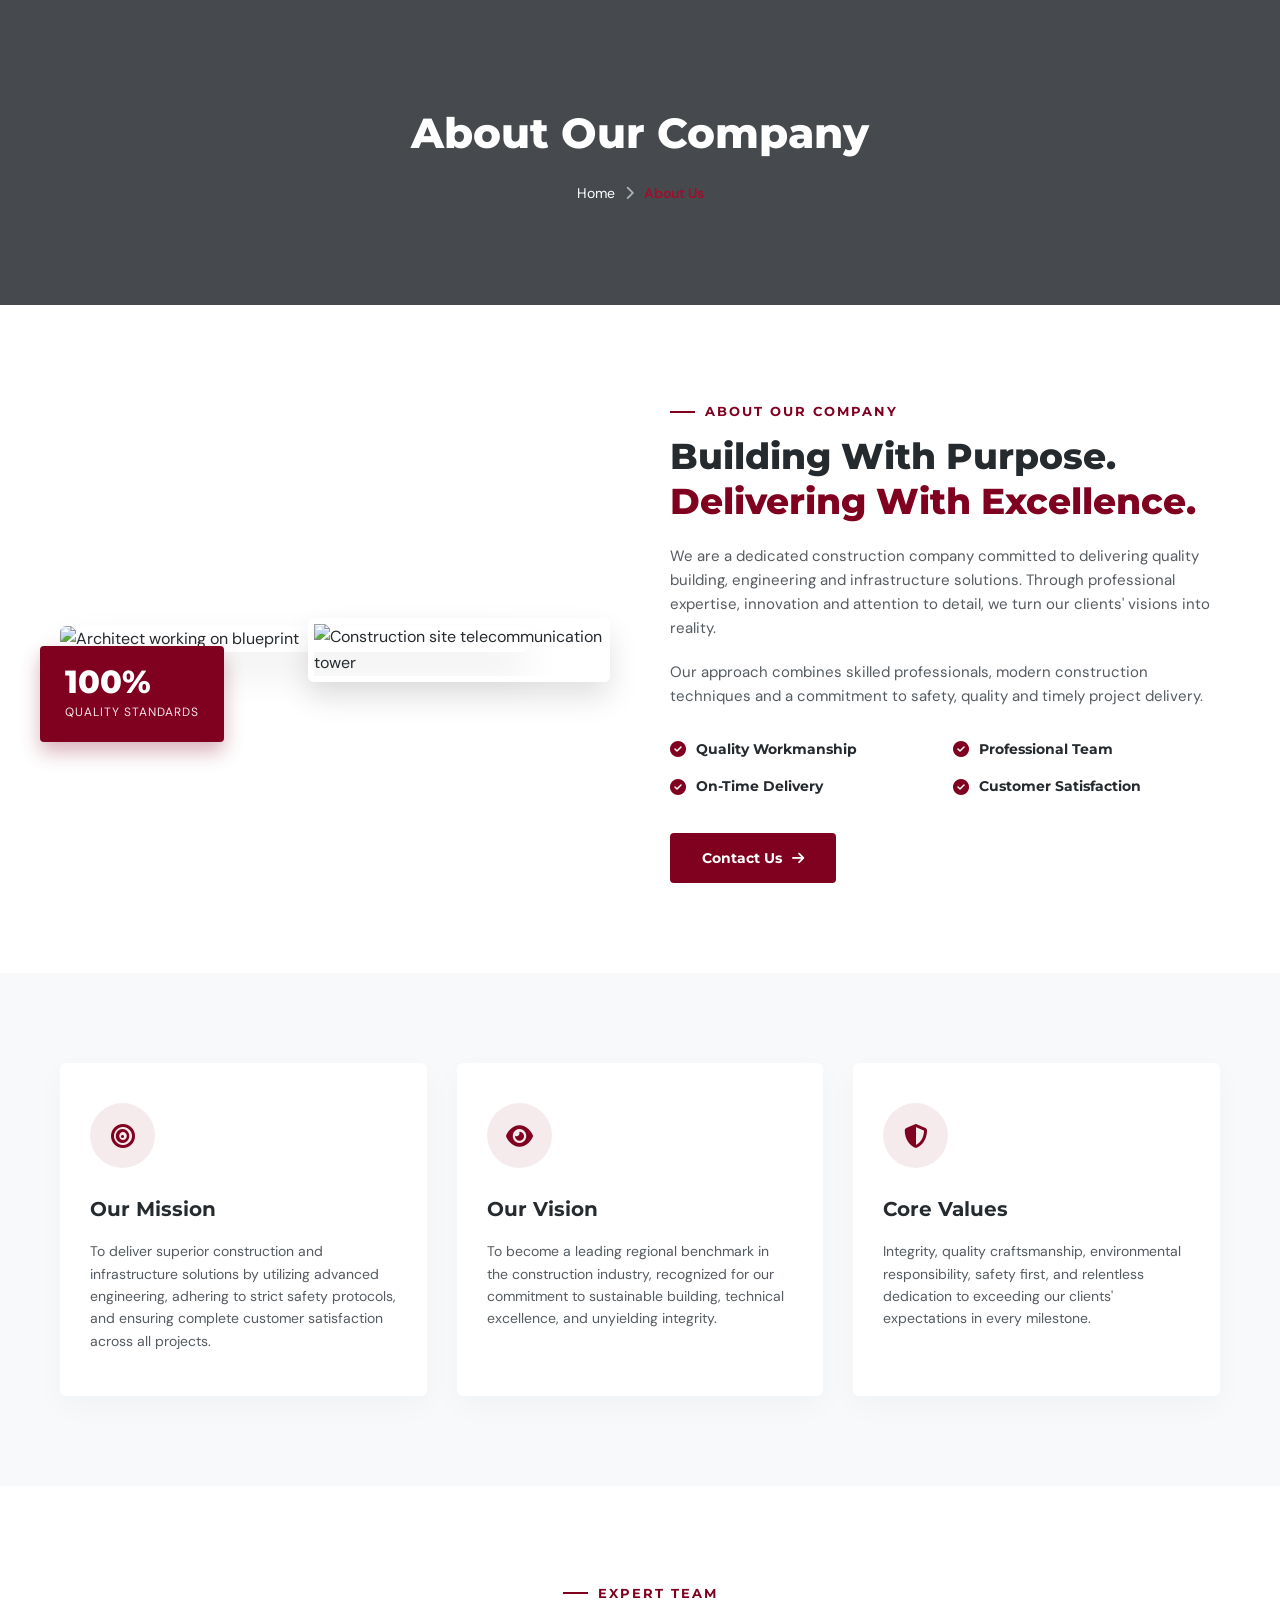
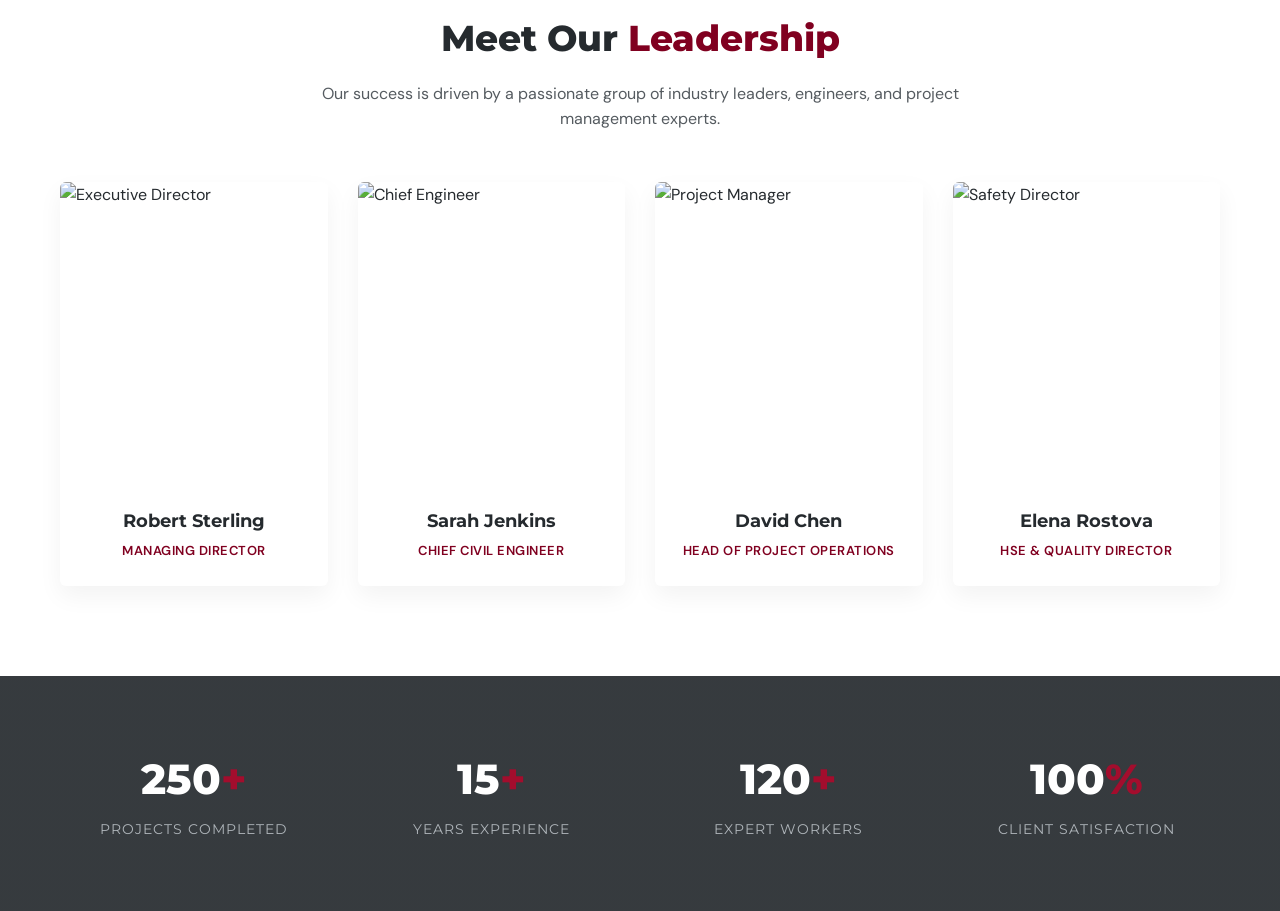
==== about.html @ ff5a180f "Add files via upload" ====
<!DOCTYPE html>
<html lang="en">
<head>
    <meta charset="UTF-8">
    <meta name="viewport" content="width=device-width, initial-scale=1.0">
    <title>About Us - Babomark Limited</title>
    <!-- Google Fonts -->
    <link rel="preconnect" href="https://fonts.googleapis.com">
    <link rel="preconnect" href="https://fonts.gstatic.com" crossorigin>
    <link href="https://fonts.googleapis.com/css2?family=DM+Sans:wght@400;500;700&family=Montserrat:wght@600;700;800&display=swap" rel="stylesheet">
    <!-- FontAwesome Icons -->
    <link rel="stylesheet" href="https://cdnjs.cloudflare.com/ajax/libs/font-awesome/6.4.0/css/all.min.css">
    <!-- ScrollReveal JS -->
    <script src="https://unpkg.com/scrollreveal"></script>

    <style>
        /* ==============================
           BRAND COLORS & GLOBAL STYLES
        ================================ */
        :root {
            --burgundy: #800020;
            --burgundy-light: #A30D2D;
            --charcoal: #252A2E;
            --steel: #555B60;
            --silver: #AEB4B9;
            --light-bg: #F8F9FA;
            --white: #FFFFFF;
            --font-main: 'DM Sans', sans-serif;
            --font-heading: 'Montserrat', sans-serif;
        }

        * {
            margin: 0;
            padding: 0;
            box-sizing: border-box;
        }

        html {
            scroll-behavior: smooth;
        }

        body {
            font-family: var(--font-main);
            color: var(--charcoal);
            background-color: var(--white);
            line-height: 1.6;
            overflow-x: hidden;
        }

        h1, h2, h3, h4, h5, h6 {
            font-family: var(--font-heading);
            color: var(--charcoal);
        }

        a {
            text-decoration: none;
            color: inherit;
        }

        .container {
            max-width: 1200px;
            margin: 0 auto;
            padding: 0 20px;
        }

        .section-padding {
            padding: 90px 0;
        }

        /* Subtitle Badge Styling */
        .section-subtitle {
            font-family: var(--font-heading);
            font-size: 13px;
            font-weight: 700;
            letter-spacing: 2px;
            text-transform: uppercase;
            color: var(--burgundy);
            display: inline-flex;
            align-items: center;
            gap: 10px;
            margin-bottom: 12px;
        }

        .section-subtitle::before {
            content: '';
            display: inline-block;
            width: 25px;
            height: 2px;
            background-color: var(--burgundy);
        }

        .section-title {
            font-size: 36px;
            font-weight: 800;
            line-height: 1.25;
            margin-bottom: 20px;
            color: var(--charcoal);
        }

        .section-title span {
            color: var(--burgundy);
        }

        /* Buttons */
        .btn-primary {
            display: inline-flex;
            align-items: center;
            gap: 10px;
            background-color: var(--burgundy);
            color: var(--white);
            padding: 14px 32px;
            font-family: var(--font-heading);
            font-size: 14px;
            font-weight: 700;
            border-radius: 4px;
            transition: background-color 0.3s ease, transform 0.2s ease;
            border: none;
            cursor: pointer;
        }

        .btn-primary:hover {
            background-color: var(--burgundy-light);
            transform: translateY(-2px);
        }

        /* ==============================
           PAGE HEADER / BREADCRUMB
        ================================ */
        .page-header {
            background: linear-gradient(rgba(37, 42, 46, 0.85), rgba(37, 42, 46, 0.85)), 
                        url('https://images.unsplash.com/photo-1541888946425-d0fbb186a5b3?auto=format&fit=crop&w=1600&q=80') center/cover no-repeat;
            padding: 100px 0;
            text-align: center;
            color: var(--white);
        }

        .page-header h1 {
            color: var(--white);
            font-size: 42px;
            font-weight: 800;
            margin-bottom: 15px;
        }

        .breadcrumb {
            display: flex;
            justify-content: center;
            align-items: center;
            gap: 10px;
            font-size: 14px;
            color: var(--silver);
        }

        .breadcrumb a {
            color: var(--white);
            transition: color 0.3s ease;
        }

        .breadcrumb a:hover {
            color: var(--burgundy-light);
        }

        .breadcrumb .active {
            color: var(--burgundy-light);
            font-weight: 600;
        }

        /* ==============================
           ABOUT OVERVIEW SECTION
        ================================ */
        .about-grid {
            display: grid;
            grid-template-columns: 1fr 1fr;
            gap: 60px;
            align-items: center;
        }

        .about-image-wrapper {
            position: relative;
        }

        .main-img-box {
            position: relative;
            width: 85%;
            border-radius: 6px;
            overflow: hidden;
            box-shadow: 0 20px 40px rgba(0, 0, 0, 0.08);
        }

        .main-img-box img {
            width: 100%;
            height: auto;
            display: block;
        }

        .badge-100 {
            position: absolute;
            top: 20px;
            left: -20px;
            background-color: var(--burgundy);
            color: var(--white);
            padding: 20px 25px;
            border-radius: 4px;
            box-shadow: 0 10px 20px rgba(128, 0, 32, 0.3);
            z-index: 2;
        }

        .badge-100 h3 {
            color: var(--white);
            font-size: 32px;
            font-weight: 800;
            line-height: 1;
        }

        .badge-100 p {
            font-size: 12px;
            text-transform: uppercase;
            letter-spacing: 1px;
            margin-top: 5px;
            color: rgba(255, 255, 255, 0.9);
        }

        .secondary-img-box {
            position: absolute;
            bottom: -30px;
            right: 0;
            width: 55%;
            border: 6px solid var(--white);
            border-radius: 6px;
            box-shadow: 0 15px 30px rgba(0, 0, 0, 0.12);
            overflow: hidden;
            z-index: 3;
        }

        .secondary-img-box img {
            width: 100%;
            height: auto;
            display: block;
        }

        .about-content p {
            color: var(--steel);
            margin-bottom: 20px;
            font-size: 15px;
        }

        .feature-checklist {
            display: grid;
            grid-template-columns: 1fr 1fr;
            gap: 15px;
            margin: 30px 0 35px 0;
        }

        .check-item {
            display: flex;
            align-items: center;
            gap: 10px;
            font-family: var(--font-heading);
            font-weight: 700;
            font-size: 14px;
            color: var(--charcoal);
        }

        .check-item i {
            color: var(--burgundy);
            font-size: 16px;
        }

        /* ==============================
           MISSION & VISION SECTION
        ================================ */
        .mv-section {
            background-color: var(--light-bg);
        }

        .mv-grid {
            display: grid;
            grid-template-columns: repeat(3, 1fr);
            gap: 30px;
        }

        .mv-card {
            background: var(--white);
            padding: 40px 30px;
            border-radius: 6px;
            box-shadow: 0 10px 30px rgba(0,0,0,0.03);
            border-bottom: 4px solid transparent;
            transition: all 0.3s ease;
        }

        .mv-card:hover {
            transform: translateY(-8px);
            border-bottom-color: var(--burgundy);
            box-shadow: 0 15px 35px rgba(0,0,0,0.08);
        }

        .mv-icon {
            width: 65px;
            height: 65px;
            background-color: rgba(128, 0, 32, 0.08);
            color: var(--burgundy);
            border-radius: 50%;
            display: flex;
            align-items: center;
            justify-content: center;
            font-size: 24px;
            margin-bottom: 25px;
            transition: all 0.3s ease;
        }

        .mv-card:hover .mv-icon {
            background-color: var(--burgundy);
            color: var(--white);
        }

        .mv-card h3 {
            font-size: 20px;
            font-weight: 700;
            margin-bottom: 15px;
        }

        .mv-card p {
            color: var(--steel);
            font-size: 14px;
            line-height: 1.6;
        }

        /* ==============================
           MEET OUR TEAM SECTION
        ================================ */
        .team-header {
            text-align: center;
            max-width: 650px;
            margin: 0 auto 50px auto;
        }

        .team-grid {
            display: grid;
            grid-template-columns: repeat(4, 1fr);
            gap: 30px;
        }

        .team-card {
            background-color: var(--white);
            border-radius: 6px;
            overflow: hidden;
            box-shadow: 0 10px 25px rgba(0, 0, 0, 0.05);
            transition: transform 0.3s ease, box-shadow 0.3s ease;
        }

        .team-card:hover {
            transform: translateY(-8px);
            box-shadow: 0 15px 35px rgba(0, 0, 0, 0.1);
        }

        .team-img-wrapper {
            position: relative;
            overflow: hidden;
        }

        .team-img-wrapper img {
            width: 100%;
            height: 300px;
            object-fit: cover;
            display: block;
            transition: transform 0.5s ease;
        }

        .team-card:hover .team-img-wrapper img {
            transform: scale(1.05);
        }

        .team-socials {
            position: absolute;
            bottom: -50px;
            left: 0;
            right: 0;
            background: rgba(37, 42, 46, 0.9);
            display: flex;
            justify-content: center;
            gap: 15px;
            padding: 12px 0;
            transition: bottom 0.3s ease;
        }

        .team-card:hover .team-socials {
            bottom: 0;
        }

        .team-socials a {
            color: var(--white);
            font-size: 14px;
            transition: color 0.3s ease;
        }

        .team-socials a:hover {
            color: var(--burgundy-light);
        }

        .team-info {
            padding: 25px 20px;
            text-align: center;
        }

        .team-info h4 {
            font-size: 18px;
            font-weight: 700;
            margin-bottom: 5px;
        }

        .team-info p {
            color: var(--burgundy);
            font-size: 13px;
            font-weight: 600;
            text-transform: uppercase;
            letter-spacing: 0.5px;
        }

        /* ==============================
           STATS COUNTER SECTION
        ================================ */
        .stats-section {
            background: linear-gradient(rgba(37, 42, 46, 0.92), rgba(37, 42, 46, 0.92)), 
                        url('https://images.unsplash.com/photo-1504307651254-35680f356dfd?auto=format&fit=crop&w=1600&q=80') center/cover fixed;
            color: var(--white);
            padding: 70px 0;
        }

        .stats-grid {
            display: grid;
            grid-template-columns: repeat(4, 1fr);
            gap: 30px;
            text-align: center;
        }

        .stat-item h3 {
            color: var(--white);
            font-size: 42px;
            font-weight: 800;
            margin-bottom: 5px;
        }

        .stat-item h3 span {
            color: var(--burgundy-light);
        }

        .stat-item p {
            color: var(--silver);
            font-size: 14px;
            font-family: var(--font-heading);
            text-transform: uppercase;
            letter-spacing: 1px;
        }

        /* ==============================
           RESPONSIVE DESIGN
        ================================ */
        @media (max-width: 992px) {
            .about-grid {
                grid-template-columns: 1fr;
                gap: 50px;
            }
            .team-grid {
                grid-template-columns: repeat(2, 1fr);
            }
            .mv-grid {
                grid-template-columns: 1fr;
            }
            .stats-grid {
                grid-template-columns: repeat(2, 1fr);
                gap: 40px;
            }
        }

        @media (max-width: 576px) {
            .team-grid {
                grid-template-columns: 1fr;
            }
            .feature-checklist {
                grid-template-columns: 1fr;
            }
            .stats-grid {
                grid-template-columns: 1fr;
            }
            .section-title {
                font-size: 28px;
            }
        }
    </style>
</head>
<body>

    <!-- Page Header -->
    <section class="page-header">
        <div class="container">
            <h1 class="reveal-header">About Our Company</h1>
            <div class="breadcrumb reveal-header">
                <a href="index.html">Home</a>
                <i class="fa-solid fa-chevron-right"></i>
                <span class="active">About Us</span>
            </div>
        </div>
    </section>

    <!-- About Overview Section -->
    <section class="section-padding">
        <div class="container">
            <div class="about-grid">
                <!-- Left Column: Image Stack -->
                <div class="about-image-wrapper reveal-left">
                    <div class="badge-100">
                        <h3>100%</h3>
                        <p>Quality Standards</p>
                    </div>
                    <div class="main-img-box">
                        <img src="https://images.unsplash.com/photo-1503387762-592deb58ef4e?auto=format&fit=crop&w=800&q=80" alt="Architect working on blueprint">
                    </div>
                    <div class="secondary-img-box">
                        <img src="https://images.unsplash.com/photo-1541888946425-d0fbb186a5b3?auto=format&fit=crop&w=500&q=80" alt="Construction site telecommunication tower">
                    </div>
                </div>

                <!-- Right Column: Content -->
                <div class="about-content reveal-right">
                    <span class="section-subtitle">About Our Company</span>
                    <h2 class="section-title">Building With Purpose. <br><span>Delivering With Excellence.</span></h2>
                    
                    <p>We are a dedicated construction company committed to delivering quality building, engineering and infrastructure solutions. Through professional expertise, innovation and attention to detail, we turn our clients' visions into reality.</p>
                    
                    <p>Our approach combines skilled professionals, modern construction techniques and a commitment to safety, quality and timely project delivery.</p>

                    <div class="feature-checklist">
                        <div class="check-item">
                            <i class="fa-solid fa-circle-check"></i> Quality Workmanship
                        </div>
                        <div class="check-item">
                            <i class="fa-solid fa-circle-check"></i> Professional Team
                        </div>
                        <div class="check-item">
                            <i class="fa-solid fa-circle-check"></i> On-Time Delivery
                        </div>
                        <div class="check-item">
                            <i class="fa-solid fa-circle-check"></i> Customer Satisfaction
                        </div>
                    </div>

                    <a href="contact.html" class="btn-primary">
                        Contact Us <i class="fa-solid fa-arrow-right"></i>
                    </a>
                </div>
            </div>
        </div>
    </section>

    <!-- Mission, Vision & Values Section -->
    <section class="section-padding mv-section">
        <div class="container">
            <div class="mv-grid">
                <div class="mv-card reveal-card">
                    <div class="mv-icon">
                        <i class="fa-solid fa-bullseye"></i>
                    </div>
                    <h3>Our Mission</h3>
                    <p>To deliver superior construction and infrastructure solutions by utilizing advanced engineering, adhering to strict safety protocols, and ensuring complete customer satisfaction across all projects.</p>
                </div>

                <div class="mv-card reveal-card">
                    <div class="mv-icon">
                        <i class="fa-solid fa-eye"></i>
                    </div>
                    <h3>Our Vision</h3>
                    <p>To become a leading regional benchmark in the construction industry, recognized for our commitment to sustainable building, technical excellence, and unyielding integrity.</p>
                </div>

                <div class="mv-card reveal-card">
                    <div class="mv-icon">
                        <i class="fa-solid fa-shield-halved"></i>
                    </div>
                    <h3>Core Values</h3>
                    <p>Integrity, quality craftsmanship, environmental responsibility, safety first, and relentless dedication to exceeding our clients' expectations in every milestone.</p>
                </div>
            </div>
        </div>
    </section>

    <!-- Meet Our Team Section -->
    <section class="section-padding">
        <div class="container">
            <div class="team-header reveal-up">
                <span class="section-subtitle">Expert Team</span>
                <h2 class="section-title">Meet Our <span>Leadership</span></h2>
                <p style="color: var(--steel);">Our success is driven by a passionate group of industry leaders, engineers, and project management experts.</p>
            </div>

            <div class="team-grid">
                <!-- Team Member 1 -->
                <div class="team-card reveal-team">
                    <div class="team-img-wrapper">
                        <img src="https://images.unsplash.com/photo-1560250097-0b93528c311a?auto=format&fit=crop&w=500&q=80" alt="Executive Director">
                        <div class="team-socials">
                            <a href="#"><i class="fa-brands fa-linkedin-in"></i></a>
                            <a href="#"><i class="fa-brands fa-twitter"></i></a>
                            <a href="#"><i class="fa-solid fa-envelope"></i></a>
                        </div>
                    </div>
                    <div class="team-info">
                        <h4>Robert Sterling</h4>
                        <p>Managing Director</p>
                    </div>
                </div>

                <!-- Team Member 2 -->
                <div class="team-card reveal-team">
                    <div class="team-img-wrapper">
                        <img src="https://images.unsplash.com/photo-1573496359142-b8d87734a5a2?auto=format&fit=crop&w=500&q=80" alt="Chief Engineer">
                        <div class="team-socials">
                            <a href="#"><i class="fa-brands fa-linkedin-in"></i></a>
                            <a href="#"><i class="fa-brands fa-twitter"></i></a>
                            <a href="#"><i class="fa-solid fa-envelope"></i></a>
                        </div>
                    </div>
                    <div class="team-info">
                        <h4>Sarah Jenkins</h4>
                        <p>Chief Civil Engineer</p>
                    </div>
                </div>

                <!-- Team Member 3 -->
                <div class="team-card reveal-team">
                    <div class="team-img-wrapper">
                        <img src="https://images.unsplash.com/photo-1519085360753-af0119f7cbe7?auto=format&fit=crop&w=500&q=80" alt="Project Manager">
                        <div class="team-socials">
                            <a href="#"><i class="fa-brands fa-linkedin-in"></i></a>
                            <a href="#"><i class="fa-brands fa-twitter"></i></a>
                            <a href="#"><i class="fa-solid fa-envelope"></i></a>
                        </div>
                    </div>
                    <div class="team-info">
                        <h4>David Chen</h4>
                        <p>Head of Project Operations</p>
                    </div>
                </div>

                <!-- Team Member 4 -->
                <div class="team-card reveal-team">
                    <div class="team-img-wrapper">
                        <img src="https://images.unsplash.com/photo-1580489944761-15a19d654956?auto=format&fit=crop&w=500&q=80" alt="Safety Director">
                        <div class="team-socials">
                            <a href="#"><i class="fa-brands fa-linkedin-in"></i></a>
                            <a href="#"><i class="fa-brands fa-twitter"></i></a>
                            <a href="#"><i class="fa-solid fa-envelope"></i></a>
                        </div>
                    </div>
                    <div class="team-info">
                        <h4>Elena Rostova</h4>
                        <p>HSE & Quality Director</p>
                    </div>
                </div>
            </div>
        </div>
    </section>

    <!-- Stats Counter Section -->
    <section class="stats-section">
        <div class="container">
            <div class="stats-grid">
                <div class="stat-item reveal-stat">
                    <h3>250<span>+</span></h3>
                    <p>Projects Completed</p>
                </div>
                <div class="stat-item reveal-stat">
                    <h3>15<span>+</span></h3>
                    <p>Years Experience</p>
                </div>
                <div class="stat-item reveal-stat">
                    <h3>120<span>+</span></h3>
                    <p>Expert Workers</p>
                </div>
                <div class="stat-item reveal-stat">
                    <h3>100<span>%</span></h3>
                    <p>Client Satisfaction</p>
                </div>
            </div>
        </div>
    </section>

    <!-- ScrollReveal Initialization Script -->
    <script>
        // Global ScrollReveal Configuration
        const sr = ScrollReveal({
            origin: 'bottom',
            distance: '50px',
            duration: 1000,
            delay: 150,
            reset: false,
            easing: 'cubic-bezier(0.5, 0, 0, 1)'
        });

        // Page Header
        sr.reveal('.reveal-header', { interval: 100, origin: 'top' });

        // About Section (Left Image slide, Right text slide)
        sr.reveal('.reveal-left', { origin: 'left', distance: '80px' });
        sr.reveal('.reveal-right', { origin: 'right', distance: '80px' });

        // Mission/Vision Cards (Staggered fade up)
        sr.reveal('.reveal-card', { interval: 200, distance: '40px' });

        // Team Header & Grid
        sr.reveal('.reveal-up', { origin: 'bottom' });
        sr.reveal('.reveal-team', { interval: 150, distance: '60px' });

        // Stats Items
        sr.reveal('.reveal-stat', { interval: 150, scale: 0.9 });
    </script>
</body>
</html>
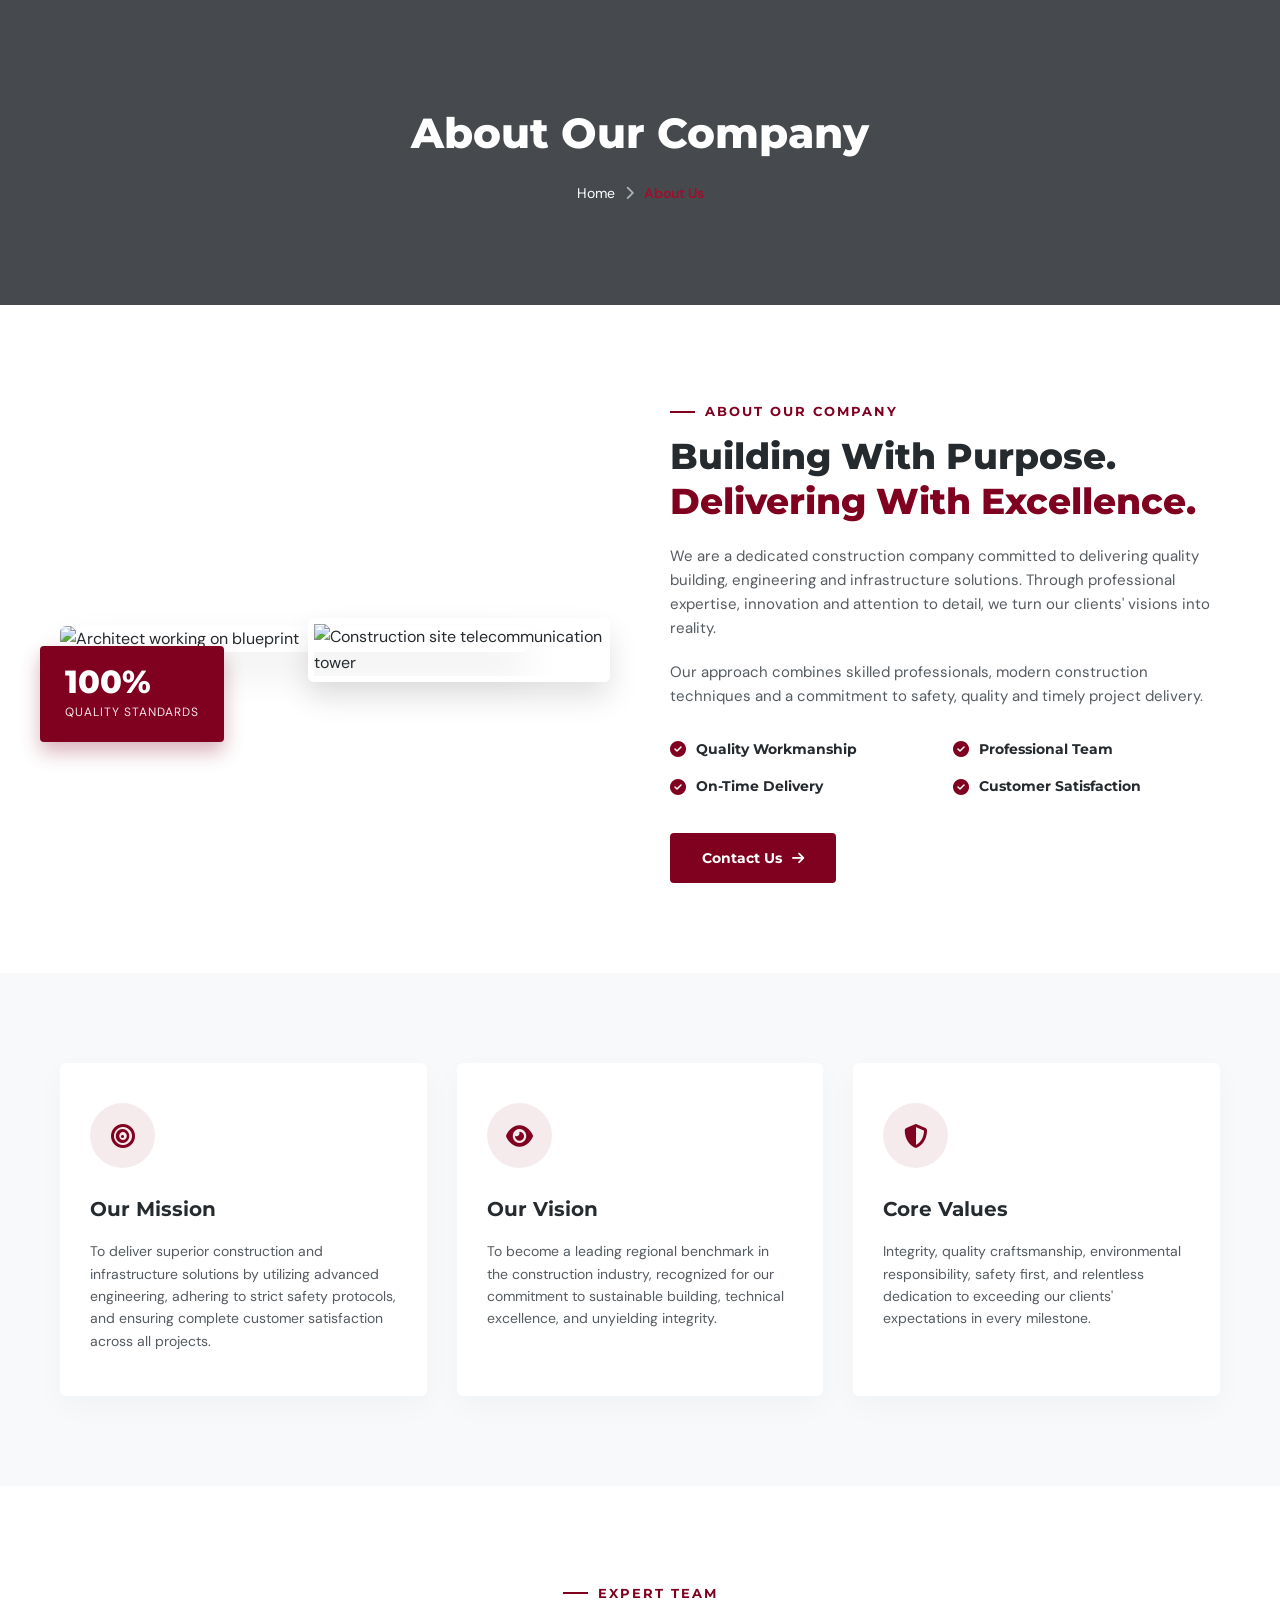
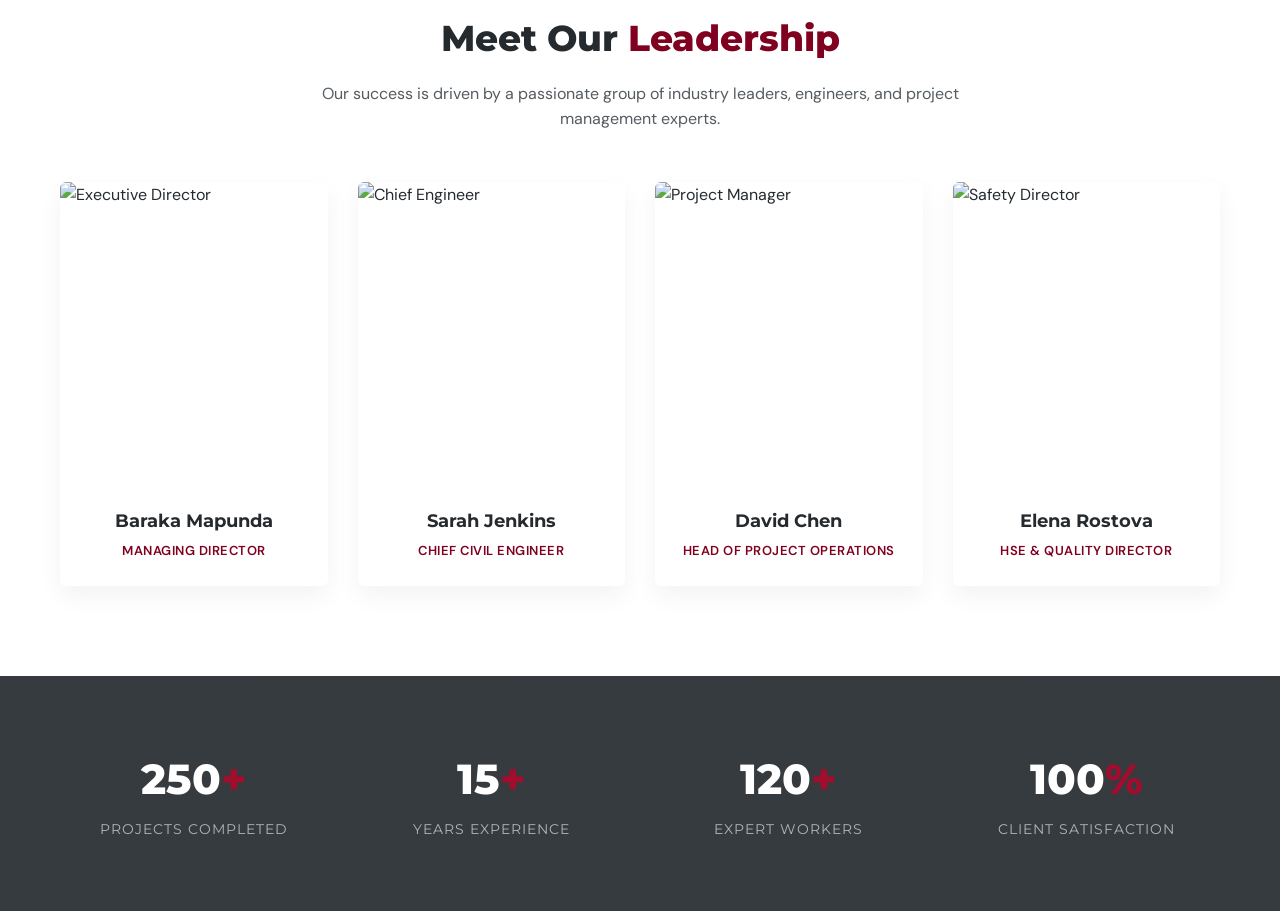
==== commit 7fe956ac: "Change greeting from 'Hello' to 'Goodbye'" ====
--- a/about.html
+++ b/about.html
@@ -603,7 +603,7 @@
                         </div>
                     </div>
                     <div class="team-info">
-                        <h4>Robert Sterling</h4>
+                        <h4>Baraka Mapunda</h4>
                         <p>Managing Director</p>
                     </div>
                 </div>
@@ -713,4 +713,4 @@
         sr.reveal('.reveal-stat', { interval: 150, scale: 0.9 });
     </script>
 </body>
-</html>+</html>
